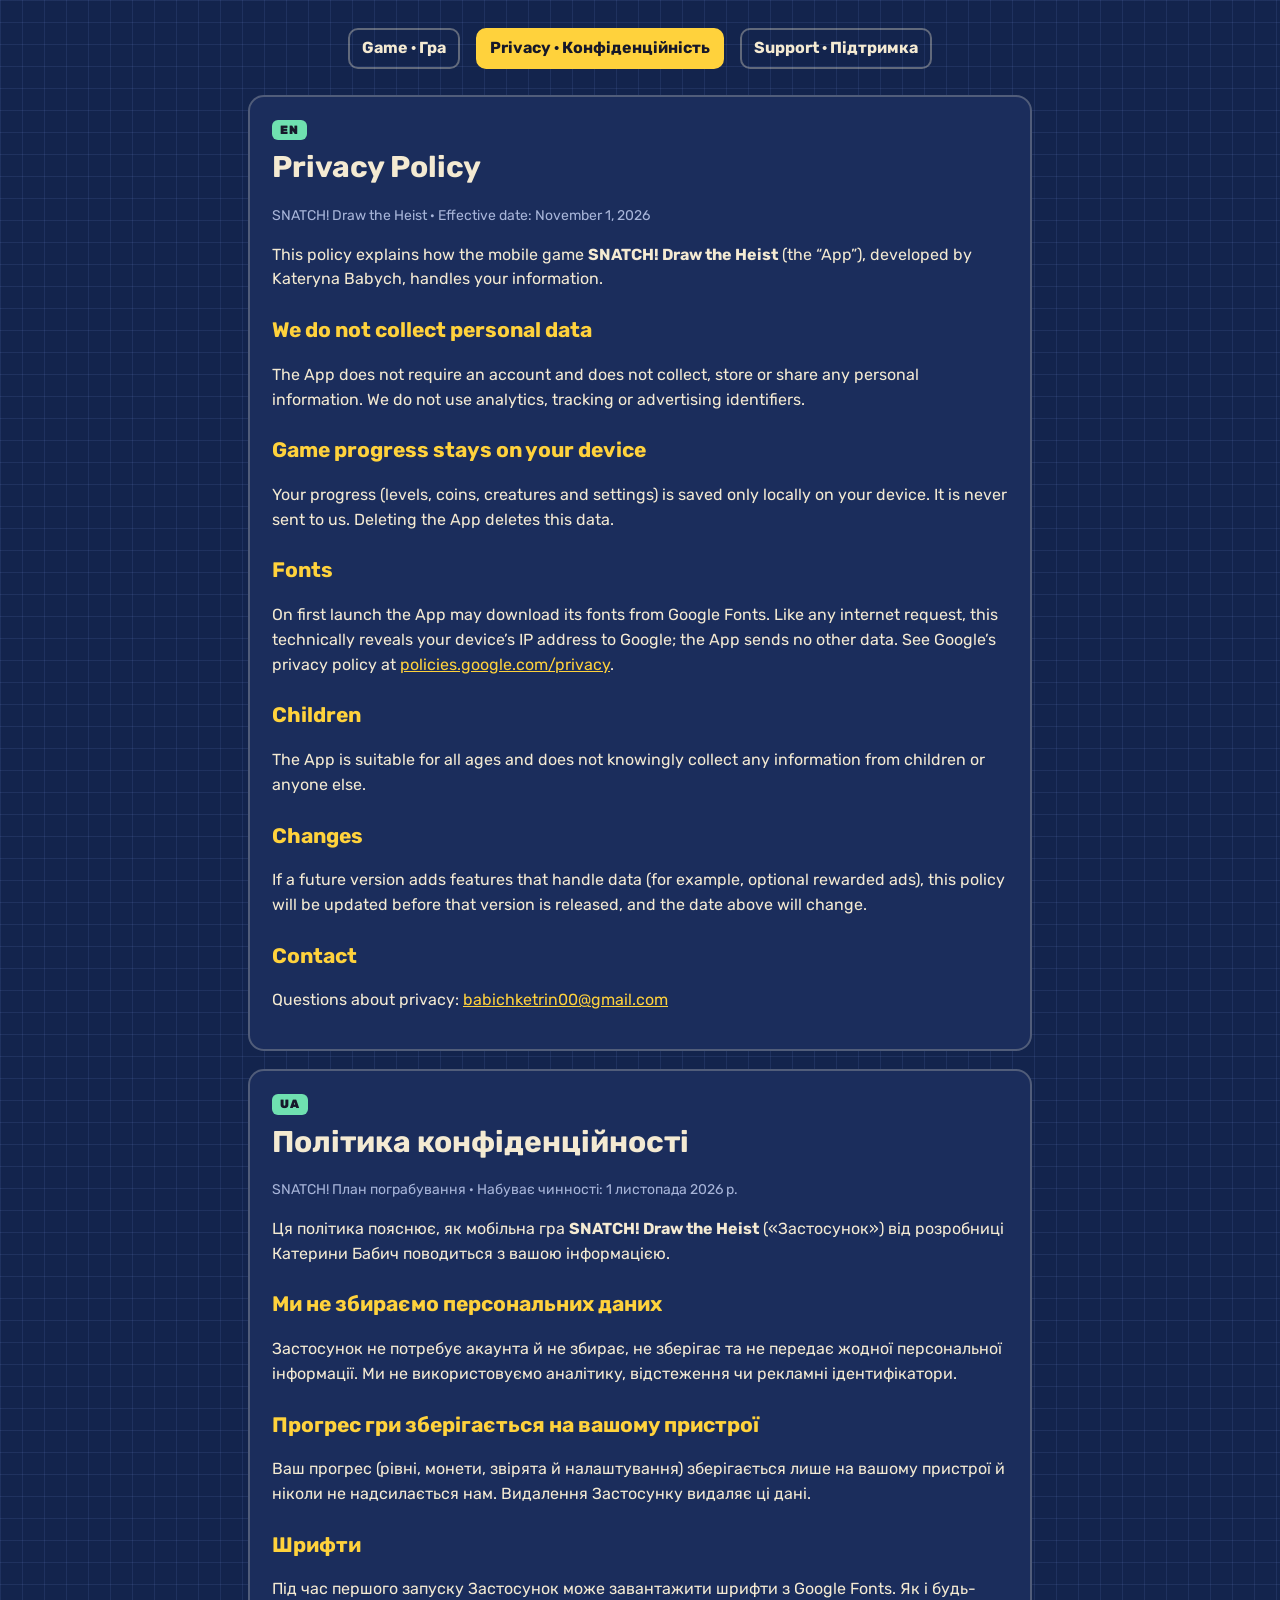
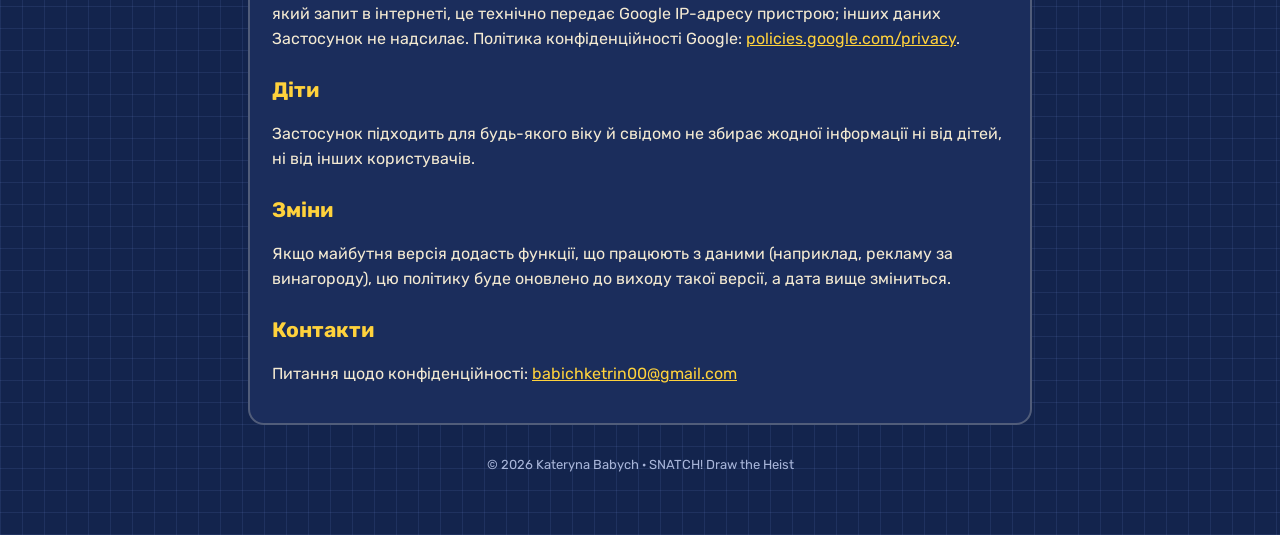
==== privacy.html @ b4fa3a00 "SNATCH! site: game page, privacy policy, support (EN/UA) Co-Authored-By: Claude Opus 5.5 <noreply@an" ====
<!doctype html>
<html lang="en"><head><meta charset="utf-8"><meta name="viewport" content="width=device-width,initial-scale=1">
<title>Privacy Policy — SNATCH!</title><meta name="description" content="Privacy policy of the SNATCH! Draw the Heist mobile game.">
<link rel="icon" href="img/favicon.png"><link rel="preconnect" href="https://fonts.googleapis.com">
<link href="https://fonts.googleapis.com/css2?family=Rubik:wght@400;600;800;900&display=swap" rel="stylesheet">
<link rel="stylesheet" href="style.css"></head><body><div class="wrap">
<nav><a href="index.html">Game · Гра</a><a href="privacy.html" class="on">Privacy · Конфіденційність</a><a href="support.html">Support · Підтримка</a></nav>
<div class="card"><span class="lang">EN</span>
<h1>Privacy Policy</h1><p class="muted">SNATCH! Draw the Heist · Effective date: November 1, 2026</p>
<p>This policy explains how the mobile game <b>SNATCH! Draw the Heist</b> (the “App”), developed by Kateryna Babych, handles your information.</p>
<h2>We do not collect personal data</h2>
<p>The App does not require an account and does not collect, store or share any personal information. We do not use analytics, tracking or advertising identifiers.</p>
<h2>Game progress stays on your device</h2>
<p>Your progress (levels, coins, creatures and settings) is saved only locally on your device. It is never sent to us. Deleting the App deletes this data.</p>
<h2>Fonts</h2>
<p>On first launch the App may download its fonts from Google Fonts. Like any internet request, this technically reveals your device’s IP address to Google; the App sends no other data. See Google’s privacy policy at <a href="https://policies.google.com/privacy">policies.google.com/privacy</a>.</p>
<h2>Children</h2>
<p>The App is suitable for all ages and does not knowingly collect any information from children or anyone else.</p>
<h2>Changes</h2>
<p>If a future version adds features that handle data (for example, optional rewarded ads), this policy will be updated before that version is released, and the date above will change.</p>
<h2>Contact</h2>
<p>Questions about privacy: <a href="mailto:babichketrin00@gmail.com">babichketrin00@gmail.com</a></p></div>
<div class="card"><span class="lang">UA</span>
<h1>Політика конфіденційності</h1><p class="muted">SNATCH! План пограбування · Набуває чинності: 1 листопада 2026 р.</p>
<p>Ця політика пояснює, як мобільна гра <b>SNATCH! Draw the Heist</b> («Застосунок») від розробниці Катерини Бабич поводиться з вашою інформацією.</p>
<h2>Ми не збираємо персональних даних</h2>
<p>Застосунок не потребує акаунта й не збирає, не зберігає та не передає жодної персональної інформації. Ми не використовуємо аналітику, відстеження чи рекламні ідентифікатори.</p>
<h2>Прогрес гри зберігається на вашому пристрої</h2>
<p>Ваш прогрес (рівні, монети, звірята й налаштування) зберігається лише на вашому пристрої й ніколи не надсилається нам. Видалення Застосунку видаляє ці дані.</p>
<h2>Шрифти</h2>
<p>Під час першого запуску Застосунок може завантажити шрифти з Google Fonts. Як і будь-який запит в інтернеті, це технічно передає Google IP-адресу пристрою; інших даних Застосунок не надсилає. Політика конфіденційності Google: <a href="https://policies.google.com/privacy">policies.google.com/privacy</a>.</p>
<h2>Діти</h2>
<p>Застосунок підходить для будь-якого віку й свідомо не збирає жодної інформації ні від дітей, ні від інших користувачів.</p>
<h2>Зміни</h2>
<p>Якщо майбутня версія додасть функції, що працюють з даними (наприклад, рекламу за винагороду), цю політику буде оновлено до виходу такої версії, а дата вище зміниться.</p>
<h2>Контакти</h2>
<p>Питання щодо конфіденційності: <a href="mailto:babichketrin00@gmail.com">babichketrin00@gmail.com</a></p></div>
<footer>© 2026 Kateryna Babych · SNATCH! Draw the Heist</footer></div></body></html>
---- style.css ----
:root{--bg:#13244d;--grid:rgba(140,175,255,.10);--ink:#f4ead2;--muted:#a8b5d9;--torch:#ffd23c;--dark:#16182a;--card:#1b2d5c;--mint:#6fe0b0;--pink:#ff7aa0}
*{box-sizing:border-box}
html,body{margin:0}
body{background:var(--bg);background-image:linear-gradient(var(--grid) 1px,transparent 1px),linear-gradient(90deg,var(--grid) 1px,transparent 1px);background-size:22px 22px;color:var(--ink);font-family:Rubik,system-ui,-apple-system,"Segoe UI",Roboto,sans-serif;line-height:1.55}
a{color:var(--torch)}
.wrap{max-width:820px;margin:0 auto;padding:28px 18px 60px}
nav{display:flex;gap:16px;flex-wrap:wrap;justify-content:center;margin-bottom:26px;font-weight:700}
nav a{color:var(--ink);text-decoration:none;padding:6px 12px;border:2px solid rgba(244,234,210,.35);border-radius:10px}
nav a:hover,nav a.on{background:var(--torch);color:var(--dark);border-color:var(--torch)}
.logo{font-weight:900;font-size:clamp(52px,14vw,92px);line-height:.95;color:var(--torch);text-align:center;margin:10px 0 0;-webkit-text-stroke:4px var(--dark);paint-order:stroke fill;text-shadow:0 6px 0 var(--dark);transform:rotate(-3deg)}
.tag{display:table;margin:14px auto 0;background:var(--pink);color:var(--dark);font-weight:900;letter-spacing:.1em;text-transform:uppercase;font-size:14px;padding:4px 14px;border:2.5px solid var(--dark);box-shadow:0 3px 0 var(--dark);transform:rotate(1.5deg)}
.hero{display:flex;justify-content:center;align-items:flex-end;gap:10px;margin:26px 0 8px;flex-wrap:wrap}
.hero img{height:150px;filter:drop-shadow(0 6px 0 rgba(0,0,0,.25))}
.hero img.small{height:80px}
.card{background:var(--card);border:2.5px solid rgba(244,234,210,.25);border-radius:16px;padding:20px 22px;margin:18px 0}
h1{font-size:30px;margin:0 0 6px}
h2{font-size:21px;margin:22px 0 6px;color:var(--torch)}
p,li{color:var(--ink)}
.muted{color:var(--muted);font-size:14px}
ul{padding-left:20px}
.lang{display:inline-block;background:var(--mint);color:var(--dark);font-weight:900;border-radius:6px;padding:1px 8px;font-size:12px;letter-spacing:.08em;margin-bottom:4px}
.btn{display:inline-block;background:var(--torch);color:var(--dark);font-weight:900;text-decoration:none;padding:12px 20px;border-radius:12px;border:2.5px solid var(--dark);box-shadow:0 4px 0 var(--dark)}
footer{text-align:center;color:var(--muted);font-size:13px;margin-top:30px}
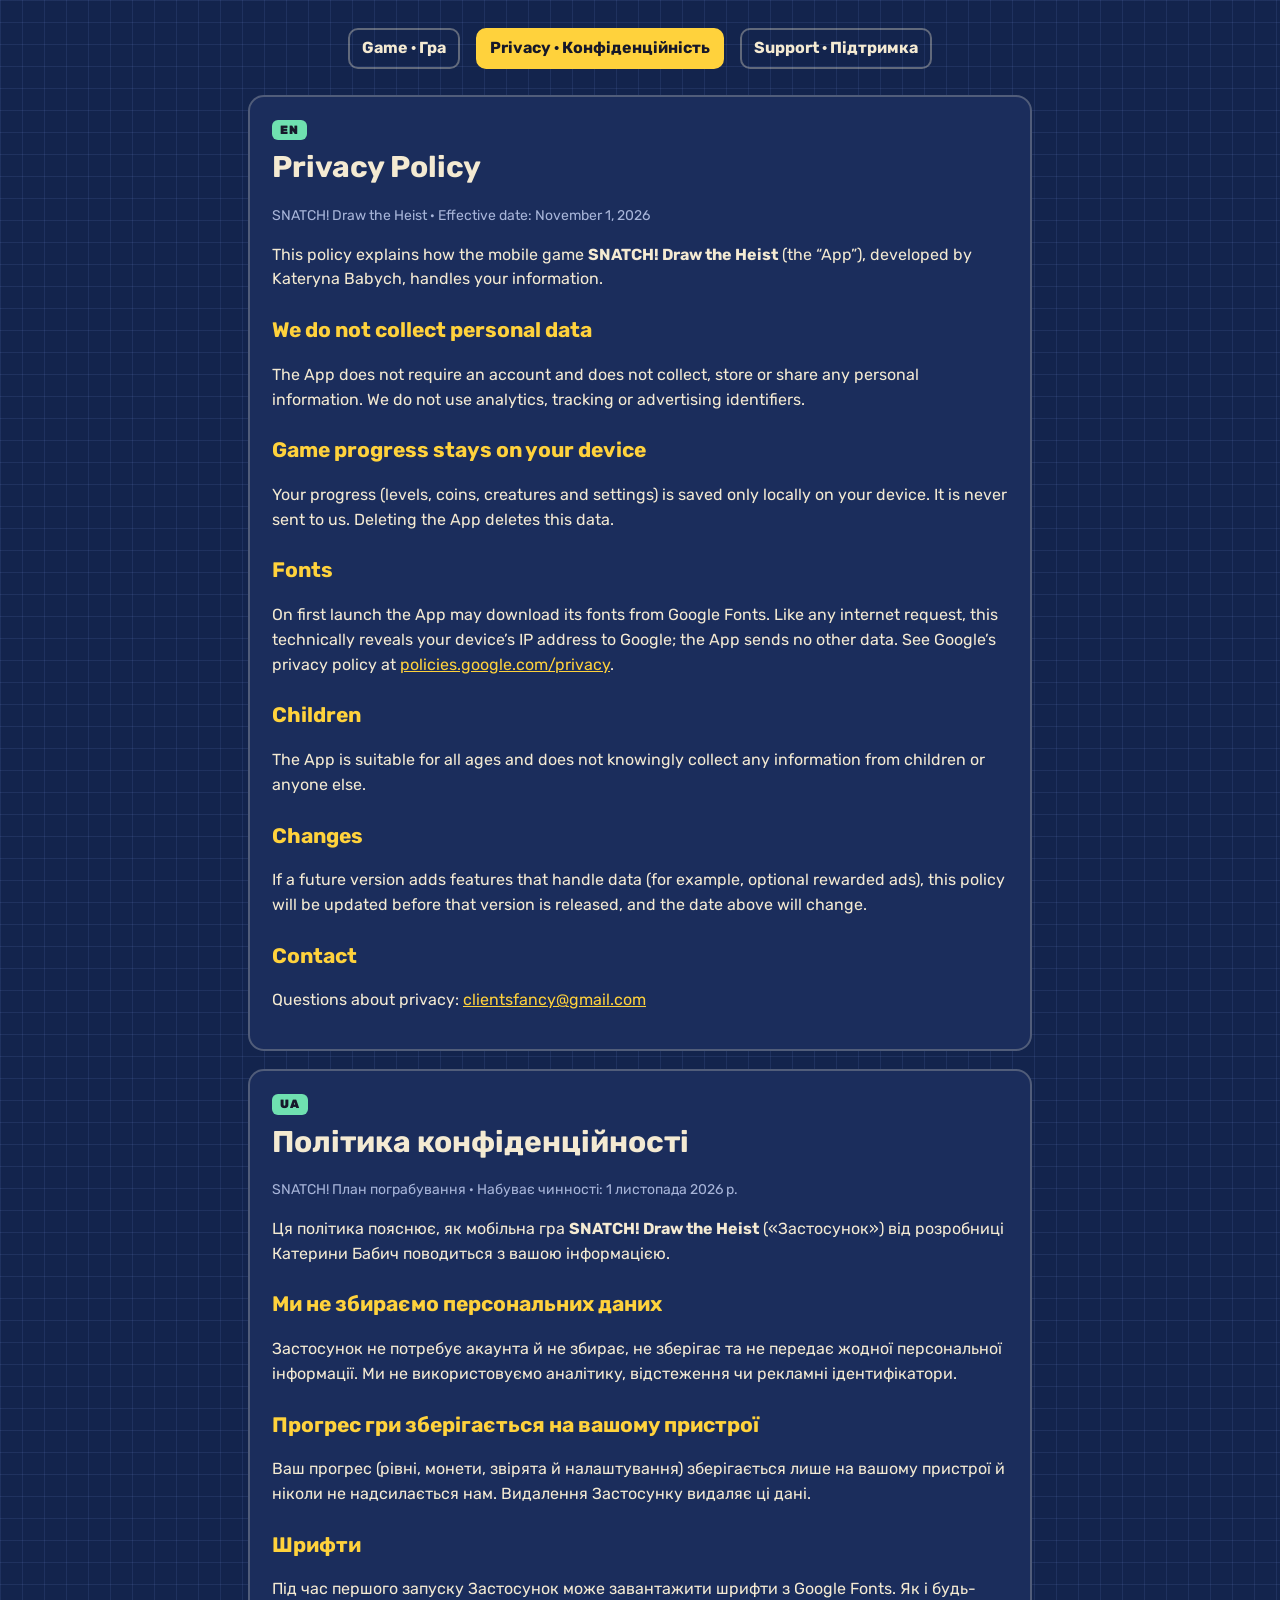
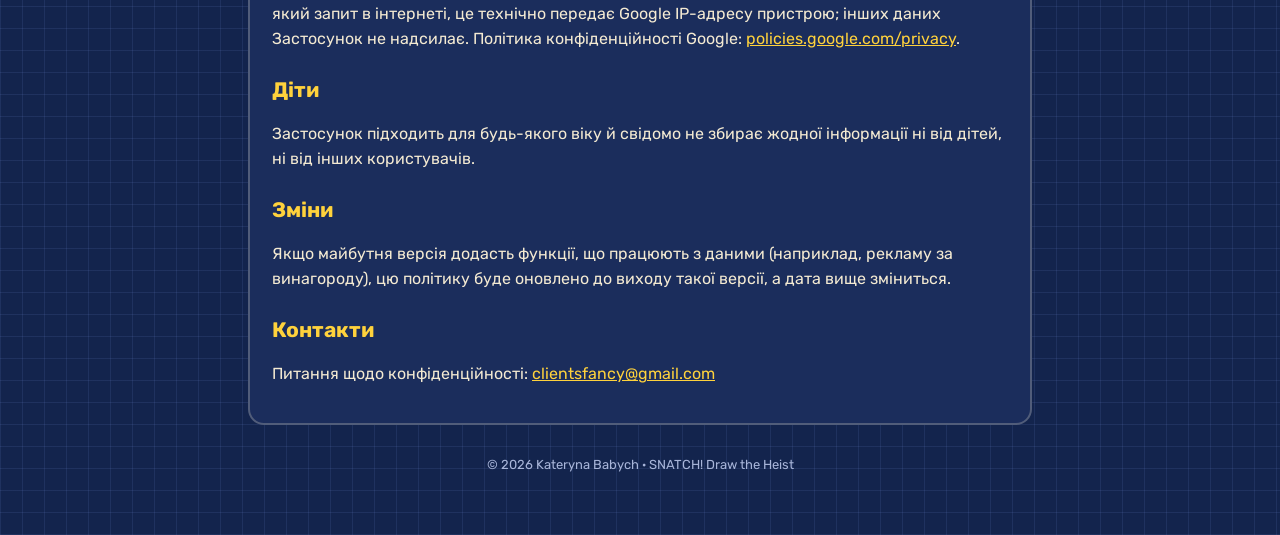
==== commit 42a47cef: "Contact email: clientsfancy@gmail.com Co-Authored-By: Claude Opus 5.5 <noreply@anthropic.com> Claude" ====
--- a/privacy.html
+++ b/privacy.html
@@ -19,7 +19,7 @@
 <h2>Changes</h2>
 <p>If a future version adds features that handle data (for example, optional rewarded ads), this policy will be updated before that version is released, and the date above will change.</p>
 <h2>Contact</h2>
-<p>Questions about privacy: <a href="mailto:babichketrin00@gmail.com">babichketrin00@gmail.com</a></p></div>
+<p>Questions about privacy: <a href="mailto:clientsfancy@gmail.com">clientsfancy@gmail.com</a></p></div>
 <div class="card"><span class="lang">UA</span>
 <h1>Політика конфіденційності</h1><p class="muted">SNATCH! План пограбування · Набуває чинності: 1 листопада 2026 р.</p>
 <p>Ця політика пояснює, як мобільна гра <b>SNATCH! Draw the Heist</b> («Застосунок») від розробниці Катерини Бабич поводиться з вашою інформацією.</p>
@@ -34,5 +34,5 @@
 <h2>Зміни</h2>
 <p>Якщо майбутня версія додасть функції, що працюють з даними (наприклад, рекламу за винагороду), цю політику буде оновлено до виходу такої версії, а дата вище зміниться.</p>
 <h2>Контакти</h2>
-<p>Питання щодо конфіденційності: <a href="mailto:babichketrin00@gmail.com">babichketrin00@gmail.com</a></p></div>
+<p>Питання щодо конфіденційності: <a href="mailto:clientsfancy@gmail.com">clientsfancy@gmail.com</a></p></div>
 <footer>© 2026 Kateryna Babych · SNATCH! Draw the Heist</footer></div></body></html>
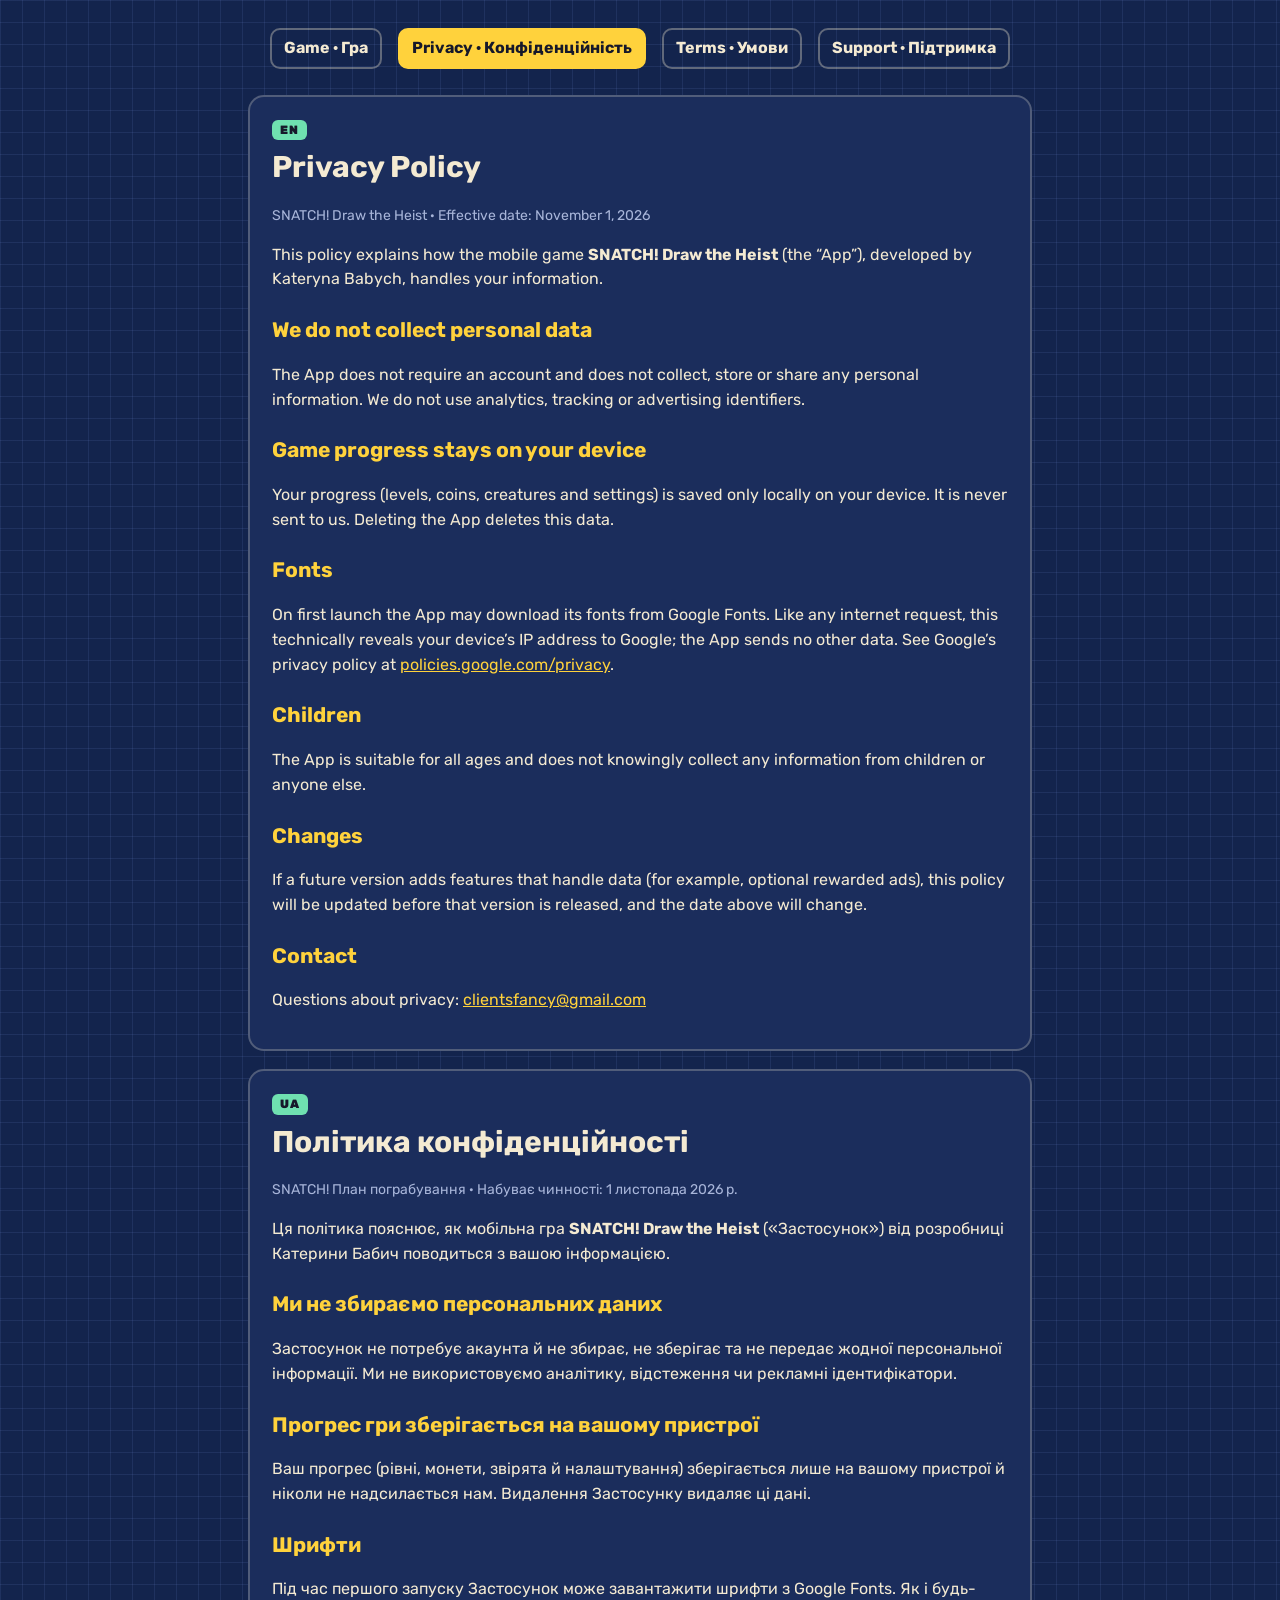
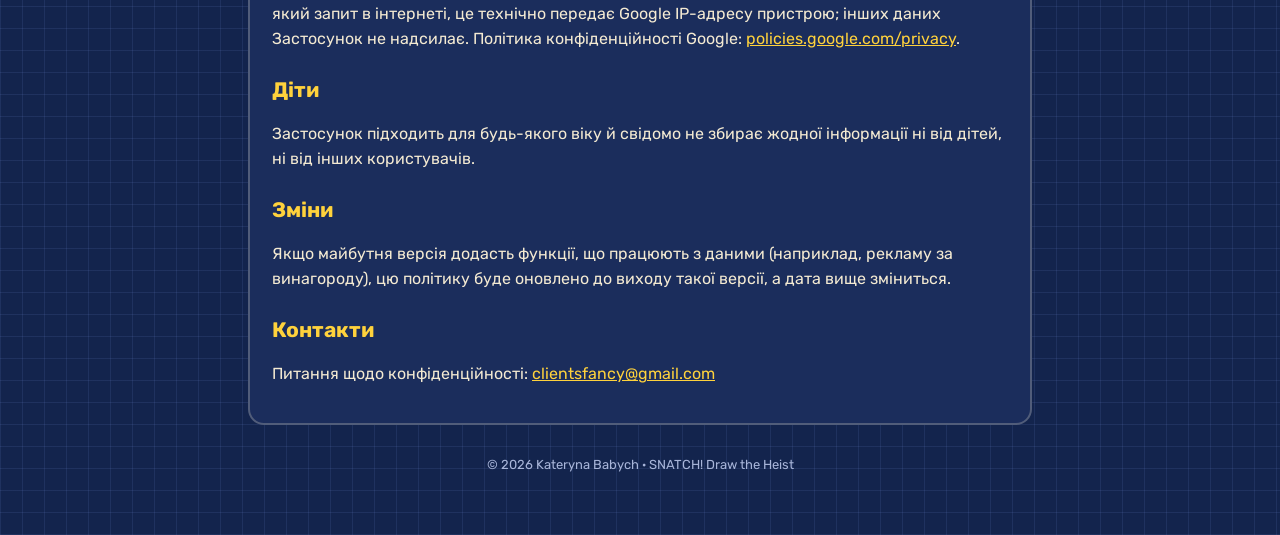
==== commit 244ec09d: "Add Terms of Use page (EN/UA) Co-Authored-By: Claude Opus 5.5 <noreply@anthropic.com> Claude-Session" ====
--- a/privacy.html
+++ b/privacy.html
@@ -4,7 +4,7 @@
 <link rel="icon" href="img/favicon.png"><link rel="preconnect" href="https://fonts.googleapis.com">
 <link href="https://fonts.googleapis.com/css2?family=Rubik:wght@400;600;800;900&display=swap" rel="stylesheet">
 <link rel="stylesheet" href="style.css"></head><body><div class="wrap">
-<nav><a href="index.html">Game · Гра</a><a href="privacy.html" class="on">Privacy · Конфіденційність</a><a href="support.html">Support · Підтримка</a></nav>
+<nav><a href="index.html">Game · Гра</a><a href="privacy.html" class="on">Privacy · Конфіденційність</a><a href="terms.html">Terms · Умови</a><a href="support.html">Support · Підтримка</a></nav>
 <div class="card"><span class="lang">EN</span>
 <h1>Privacy Policy</h1><p class="muted">SNATCH! Draw the Heist · Effective date: November 1, 2026</p>
 <p>This policy explains how the mobile game <b>SNATCH! Draw the Heist</b> (the “App”), developed by Kateryna Babych, handles your information.</p>
